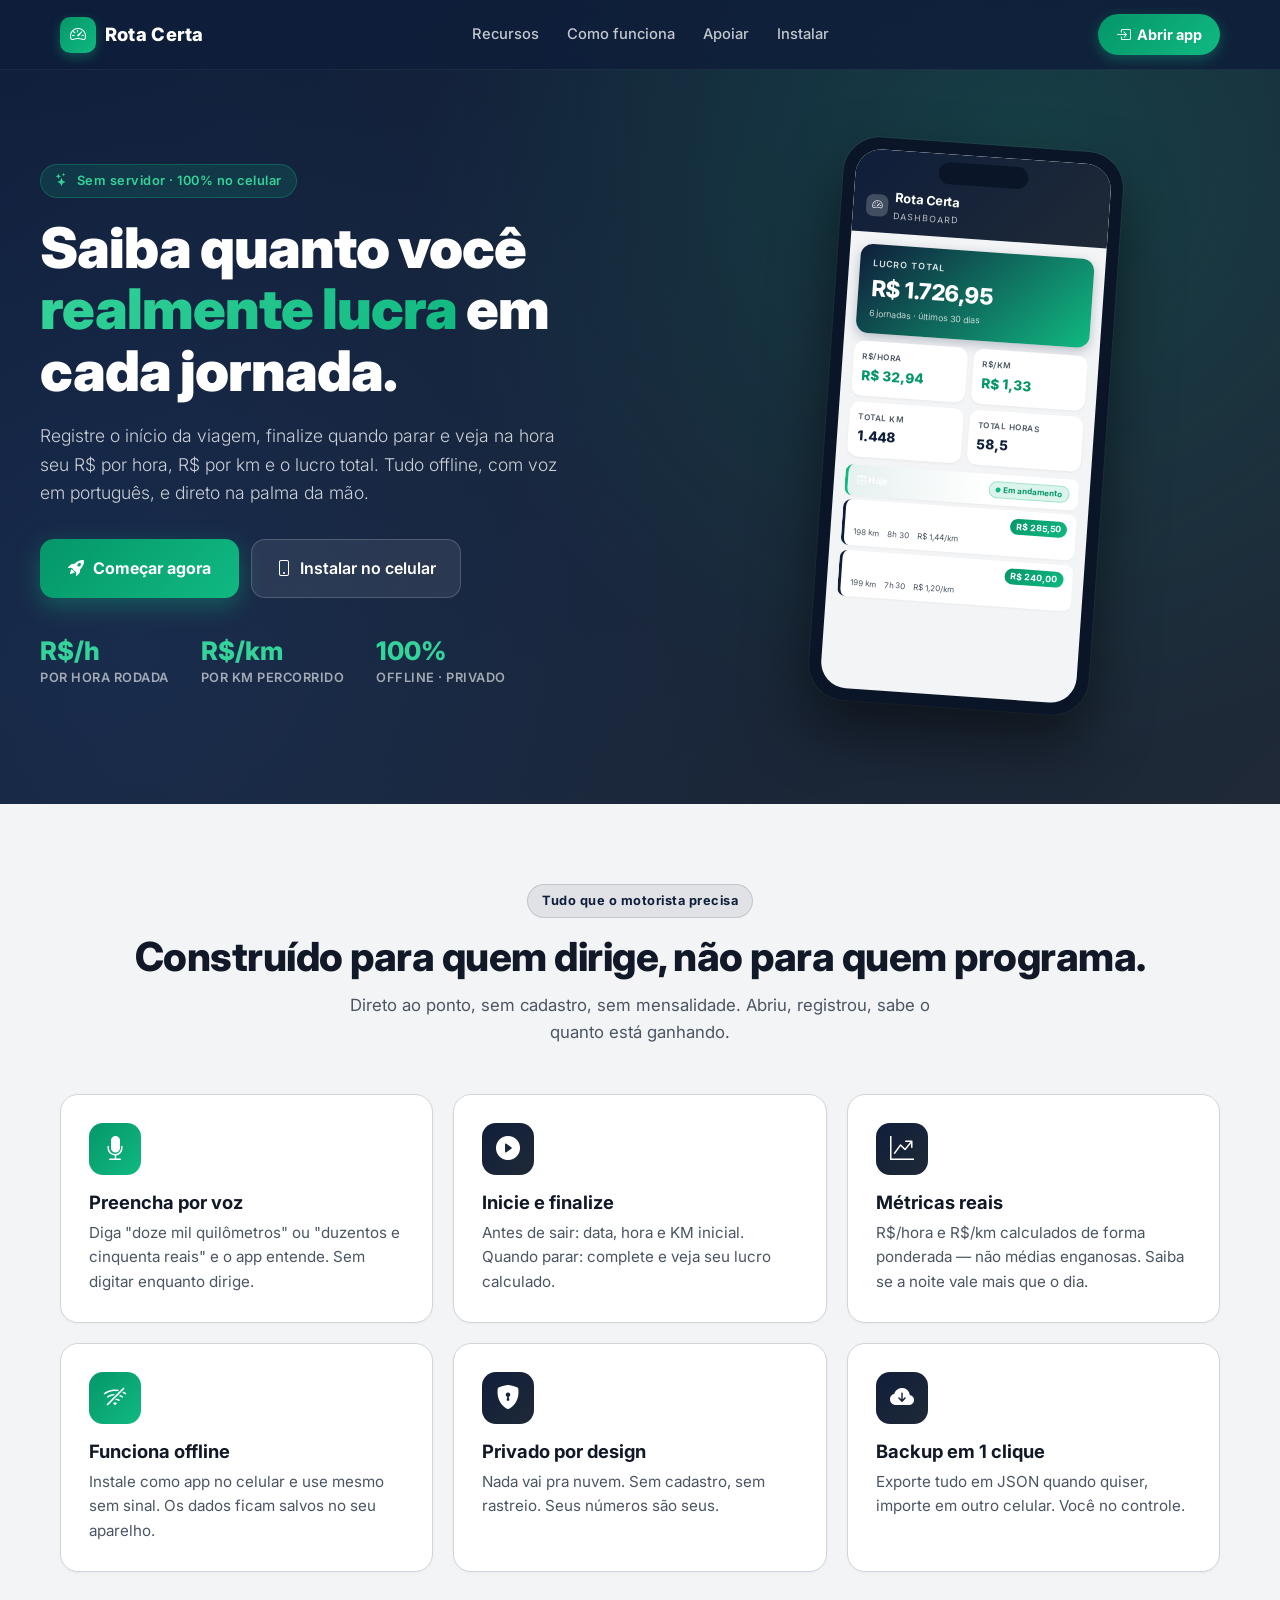
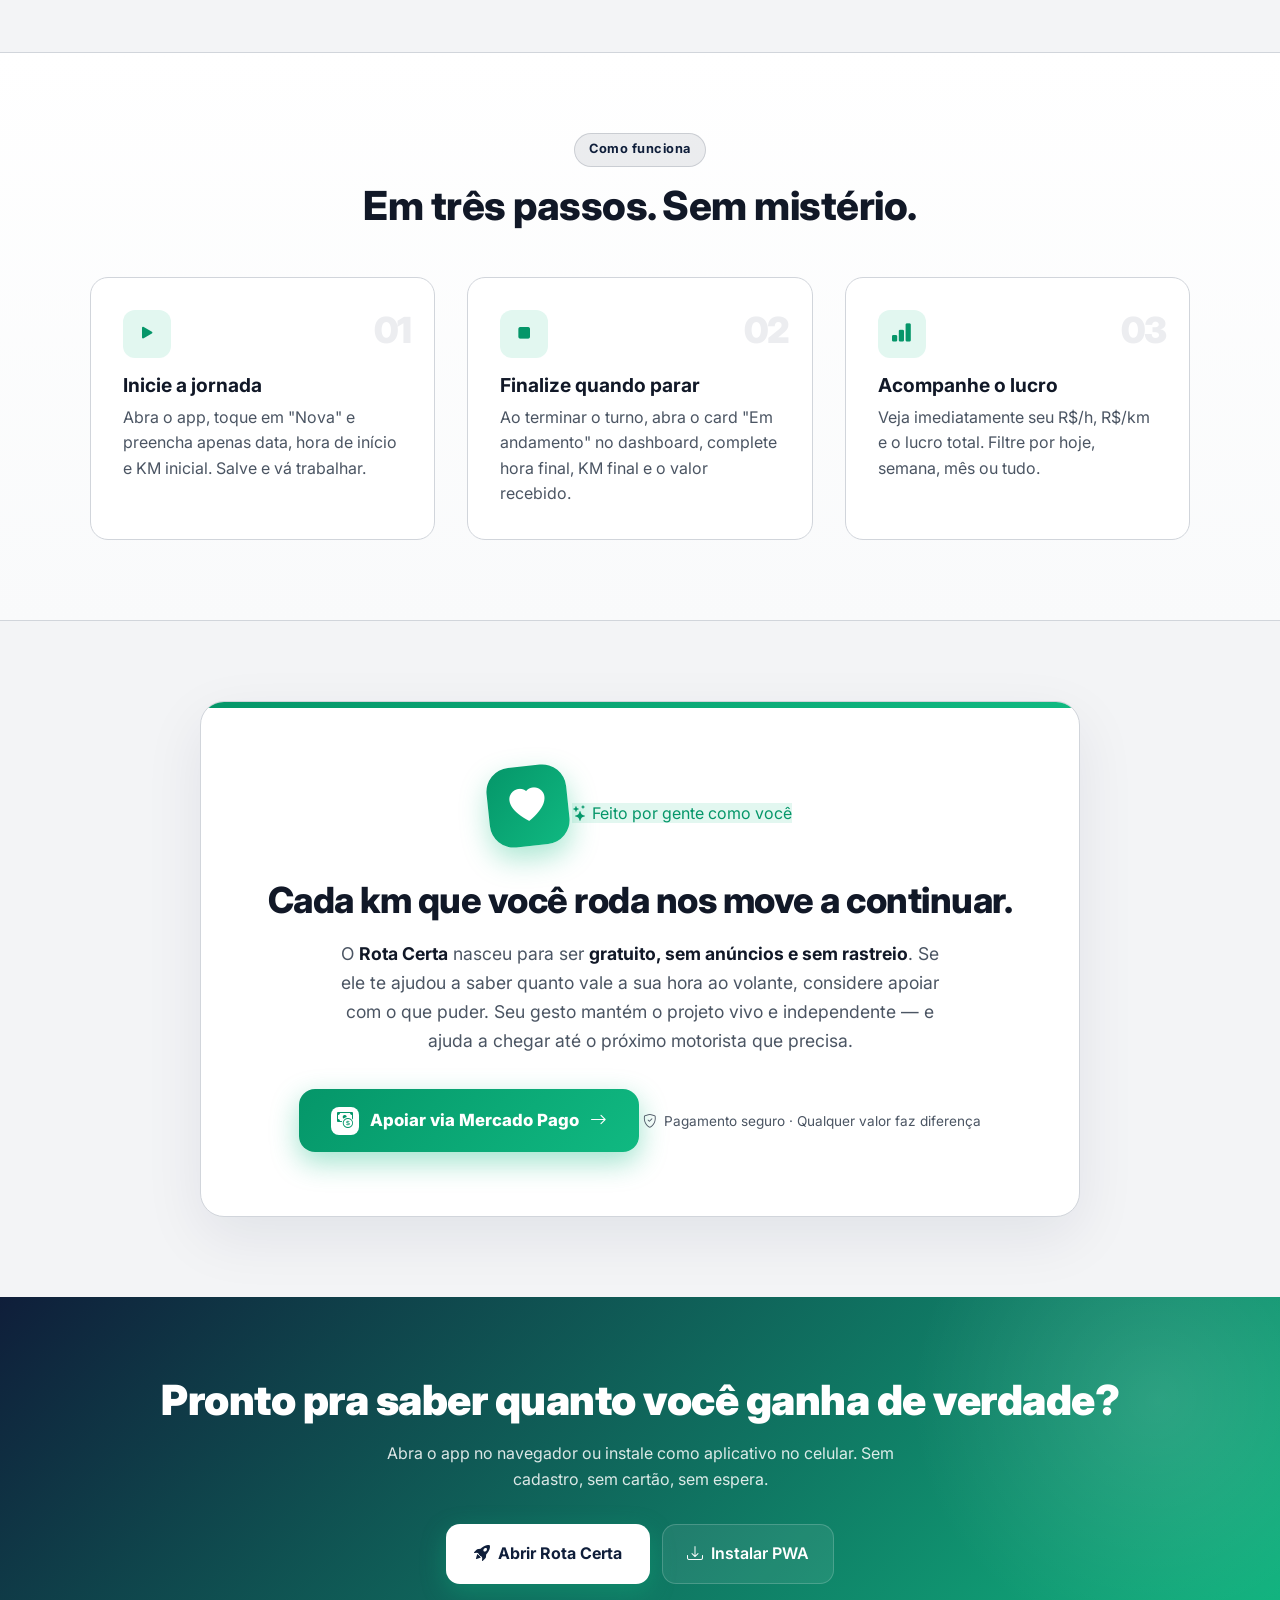
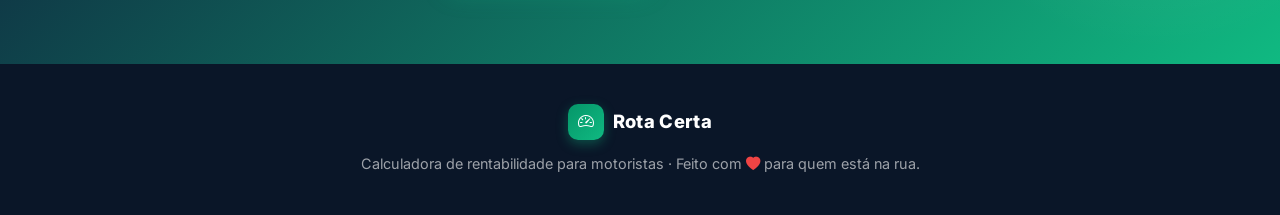
==== index.html @ 659dfd04 "Rota Certa: app standalone, PWA instalavel e landing page - App single-file (app.html) com CRUD, voz" ====
<!doctype html>
<html lang="pt-br">
<head>
<meta charset="utf-8">
<meta name="viewport" content="width=device-width, initial-scale=1, viewport-fit=cover">
<meta name="theme-color" content="#0f1e3a">
<title>Rota Certa · Sua jornada lucrativa começa aqui</title>
<meta name="description" content="Calcule a rentabilidade real das suas jornadas. Descubra quanto ganha por hora, por km e onde está o seu lucro.">

<link href="https://cdn.jsdelivr.net/npm/bootstrap@5.3.3/dist/css/bootstrap.min.css" rel="stylesheet">
<link href="https://cdn.jsdelivr.net/npm/bootstrap-icons@1.11.3/font/bootstrap-icons.css" rel="stylesheet">
<link rel="preconnect" href="https://fonts.googleapis.com">
<link rel="preconnect" href="https://fonts.gstatic.com" crossorigin>
<link href="https://fonts.googleapis.com/css2?family=Inter:wght@400;500;600;700;800;900&display=swap" rel="stylesheet">

<style>
:root {
    --primary: #0f1e3a;
    --primary-dark: #0a1628;
    --gray-dark: #1f2937;
    --gray: #374151;
    --gray-light: #6b7280;
    --accent: #10b981;
    --accent-dark: #059669;
    --accent-light: #34d399;
    --bg: #f3f4f6;
    --surface: #ffffff;
    --border: #d1d5db;
    --text: #111827;
    --text-muted: #4b5563;
    --gradient-primary: linear-gradient(135deg, #0f1e3a 0%, #1f2937 100%);
    --gradient-accent: linear-gradient(135deg, #059669 0%, #10b981 100%);
    --gradient-mix: linear-gradient(135deg, #0f1e3a 0%, #10b981 100%);
}

* { -webkit-tap-highlight-color: transparent; box-sizing: border-box; }
html { scroll-behavior: smooth; }
body {
    background: var(--bg);
    color: var(--text);
    font-family: 'Inter', -apple-system, BlinkMacSystemFont, "Segoe UI", Roboto, sans-serif;
    margin: 0;
    line-height: 1.6;
    overflow-x: hidden;
}

/* ─── NAV ─────────────────────────────────────────────────── */
.nav-wrap {
    position: fixed;
    top: 0; left: 0; right: 0;
    z-index: 100;
    background: rgba(15, 30, 58, .85);
    backdrop-filter: blur(12px);
    border-bottom: 1px solid rgba(255,255,255,.06);
}
.nav {
    max-width: 1200px;
    margin: 0 auto;
    padding: .9rem 1.25rem;
    display: flex; align-items: center; justify-content: space-between;
}
.logo {
    color: #fff;
    font-weight: 800;
    font-size: 1.15rem;
    text-decoration: none;
    display: inline-flex;
    align-items: center;
    gap: .55rem;
    letter-spacing: .3px;
}
.logo-mark {
    width: 36px; height: 36px;
    border-radius: 10px;
    background: var(--gradient-accent);
    display: inline-flex; align-items: center; justify-content: center;
    color: #fff;
    font-size: 1rem;
    box-shadow: 0 4px 12px rgba(16, 185, 129, .35);
}
.nav-links { display: none; gap: 1.75rem; }
.nav-links a {
    color: rgba(255,255,255,.75);
    text-decoration: none;
    font-weight: 500;
    font-size: .92rem;
    transition: color .15s ease;
}
.nav-links a:hover { color: #fff; }
.btn-cta {
    background: var(--gradient-accent);
    color: #fff;
    border: 0;
    border-radius: 999px;
    padding: .55rem 1.15rem;
    font-weight: 700;
    font-size: .9rem;
    text-decoration: none;
    box-shadow: 0 4px 14px rgba(16, 185, 129, .35);
    transition: transform .15s ease, box-shadow .15s ease;
    display: inline-flex; align-items: center; gap: .4rem;
}
.btn-cta:hover { transform: translateY(-1px); box-shadow: 0 6px 18px rgba(16, 185, 129, .45); color: #fff; }
@media (min-width: 900px) {
    .nav-links { display: flex; }
}

/* ─── HERO ────────────────────────────────────────────────── */
.hero {
    background: var(--gradient-primary);
    color: #fff;
    padding: 7rem 1.25rem 4rem;
    position: relative;
    overflow: hidden;
}
.hero::before {
    content: '';
    position: absolute;
    inset: 0;
    background:
        radial-gradient(circle at 80% 20%, rgba(16,185,129,.18) 0%, transparent 50%),
        radial-gradient(circle at 10% 80%, rgba(59,130,246,.10) 0%, transparent 50%);
    pointer-events: none;
}
.hero-grid {
    max-width: 1200px;
    margin: 0 auto;
    display: grid;
    grid-template-columns: 1fr;
    gap: 3rem;
    align-items: center;
    position: relative;
    z-index: 1;
}
.eyebrow {
    display: inline-flex;
    align-items: center;
    gap: .5rem;
    background: rgba(16, 185, 129, .15);
    color: var(--accent-light);
    padding: .35rem .9rem;
    border-radius: 999px;
    font-size: .8rem;
    font-weight: 600;
    letter-spacing: .5px;
    border: 1px solid rgba(16, 185, 129, .3);
    margin-bottom: 1.25rem;
}
.hero h1 {
    font-size: 2.5rem;
    font-weight: 900;
    line-height: 1.1;
    letter-spacing: -1px;
    margin: 0 0 1.25rem;
}
.hero h1 .grad {
    background: linear-gradient(135deg, #34d399 0%, #10b981 100%);
    -webkit-background-clip: text;
    background-clip: text;
    color: transparent;
}
.hero p.lead {
    font-size: 1.1rem;
    color: rgba(255,255,255,.78);
    max-width: 540px;
    margin: 0 0 2rem;
}
.hero-ctas { display: flex; gap: .75rem; flex-wrap: wrap; }
.btn-hero-primary {
    background: var(--gradient-accent);
    color: #fff;
    border: 0;
    border-radius: 14px;
    padding: 1rem 1.75rem;
    font-weight: 700;
    font-size: 1rem;
    text-decoration: none;
    box-shadow: 0 8px 24px rgba(16, 185, 129, .35);
    transition: transform .15s ease, box-shadow .15s ease;
    display: inline-flex; align-items: center; gap: .55rem;
}
.btn-hero-primary:hover { transform: translateY(-2px); box-shadow: 0 12px 28px rgba(16, 185, 129, .45); color: #fff; }
.btn-hero-secondary {
    background: rgba(255,255,255,.08);
    color: #fff;
    border: 1.5px solid rgba(255,255,255,.18);
    border-radius: 14px;
    padding: 1rem 1.5rem;
    font-weight: 600;
    font-size: 1rem;
    text-decoration: none;
    transition: background .15s ease, border-color .15s ease;
    display: inline-flex; align-items: center; gap: .5rem;
}
.btn-hero-secondary:hover { background: rgba(255,255,255,.14); border-color: rgba(255,255,255,.3); color: #fff; }
.hero-stats {
    display: flex;
    gap: 2rem;
    margin-top: 2.5rem;
    flex-wrap: wrap;
}
.hero-stats .stat .num {
    font-size: 1.6rem;
    font-weight: 800;
    color: var(--accent-light);
    line-height: 1;
}
.hero-stats .stat .label {
    font-size: .8rem;
    color: rgba(255,255,255,.6);
    margin-top: .25rem;
    letter-spacing: .5px;
    text-transform: uppercase;
    font-weight: 600;
}

/* Mockup do celular */
.phone {
    width: 280px;
    margin: 0 auto;
    background: #0a1628;
    border-radius: 36px;
    padding: 12px;
    box-shadow: 0 30px 60px rgba(0,0,0,.5), 0 0 0 1px rgba(255,255,255,.05);
    transform: rotate(-3deg);
    transition: transform .4s ease;
}
.phone:hover { transform: rotate(0deg); }
.phone-screen {
    background: #f3f4f6;
    border-radius: 26px;
    overflow: hidden;
    aspect-ratio: 9 / 19;
    position: relative;
}
.phone-notch {
    position: absolute;
    top: 8px; left: 50%;
    transform: translateX(-50%);
    width: 90px; height: 22px;
    background: #0a1628;
    border-radius: 999px;
    z-index: 5;
}
.mockbar {
    background: var(--gradient-primary);
    color: #fff;
    padding: 2.4rem .8rem .65rem;
    display: flex; align-items: center; gap: .4rem;
}
.mockbar-dot {
    width: 22px; height: 22px;
    border-radius: 7px;
    background: rgba(255,255,255,.2);
    display: inline-flex; align-items: center; justify-content: center;
    font-size: .65rem;
}
.mockbar-text { font-weight: 700; font-size: .8rem; }
.mockbar-sub { font-size: .55rem; opacity: .7; letter-spacing: 1px; text-transform: uppercase; }
.mock-content { padding: .7rem; }
.mock-hero {
    background: var(--gradient-mix);
    color: #fff;
    border-radius: 12px;
    padding: .8rem;
    box-shadow: 0 4px 12px rgba(15,30,58,.25);
}
.mock-hero .mh-label { font-size: .55rem; text-transform: uppercase; letter-spacing: 1px; opacity: .85; font-weight: 600; }
.mock-hero .mh-value { font-size: 1.4rem; font-weight: 800; letter-spacing: -.5px; }
.mock-hero .mh-meta { font-size: .55rem; opacity: .75; }
.mock-grid {
    display: grid;
    grid-template-columns: 1fr 1fr;
    gap: .4rem;
    margin-top: .5rem;
}
.mock-card {
    background: #fff;
    border-radius: 10px;
    padding: .55rem;
    box-shadow: 0 1px 3px rgba(0,0,0,.05);
}
.mock-card .mc-label {
    font-size: .5rem;
    text-transform: uppercase;
    letter-spacing: .5px;
    color: var(--text-muted);
    font-weight: 600;
}
.mock-card .mc-value {
    font-size: .85rem;
    font-weight: 800;
    color: var(--accent-dark);
    margin-top: .15rem;
}
.mock-card.primary .mc-value { color: var(--primary); }
.mock-pill {
    display: inline-flex;
    align-items: center;
    gap: .2rem;
    background: rgba(16, 185, 129, .12);
    color: var(--accent-dark);
    border-radius: 6px;
    padding: 2px 5px;
    font-size: .55rem;
    font-weight: 700;
    margin-bottom: .25rem;
}
.mock-list { margin-top: .5rem; display: flex; flex-direction: column; gap: .3rem; }
.mock-item {
    background: #fff;
    border-left: 3px solid var(--primary);
    border-radius: 8px;
    padding: .45rem .55rem;
    box-shadow: 0 1px 2px rgba(0,0,0,.04);
}
.mock-item.pending { border-left-color: var(--accent); background: linear-gradient(90deg, rgba(16,185,129,.06), #fff 60%); }
.mock-item-row { display: flex; justify-content: space-between; align-items: center; }
.mock-item-date { font-size: .55rem; font-weight: 700; }
.mock-item-amount {
    background: var(--gradient-accent);
    color: #fff;
    border-radius: 999px;
    padding: 1px 6px;
    font-size: .55rem;
    font-weight: 700;
}
.mock-item-pending {
    background: rgba(16, 185, 129, .15);
    color: var(--accent-dark);
    border-radius: 999px;
    padding: 1px 6px;
    font-size: .5rem;
    font-weight: 700;
    border: 1px solid rgba(16, 185, 129, .3);
    display: inline-flex;
    align-items: center;
    gap: 3px;
}
.mock-dot {
    width: 5px; height: 5px;
    background: var(--accent);
    border-radius: 50%;
    box-shadow: 0 0 0 0 rgba(16, 185, 129, .6);
    animation: pulse 1.6s infinite;
}
@keyframes pulse {
    0%   { box-shadow: 0 0 0 0 rgba(16, 185, 129, .6); }
    70%  { box-shadow: 0 0 0 5px rgba(16, 185, 129, 0); }
}
.mock-item-stats {
    display: flex; gap: .5rem;
    font-size: .5rem;
    color: var(--text-muted);
    margin-top: .15rem;
}

@media (min-width: 900px) {
    .hero { padding: 9rem 2rem 6rem; }
    .hero-grid { grid-template-columns: 1.1fr 1fr; }
    .hero h1 { font-size: 3.5rem; }
    .phone { transform: rotate(4deg); }
}

/* ─── FEATURES ────────────────────────────────────────────── */
.section {
    padding: 5rem 1.25rem;
    max-width: 1200px;
    margin: 0 auto;
}
.section-head { text-align: center; margin-bottom: 3rem; }
.section-head .eyebrow-light {
    background: rgba(15, 30, 58, .08);
    color: var(--primary);
    border: 1px solid rgba(15, 30, 58, .15);
    padding: .35rem .9rem;
    border-radius: 999px;
    font-size: .8rem;
    font-weight: 700;
    letter-spacing: .5px;
    display: inline-block;
    margin-bottom: 1rem;
}
.section-head h2 {
    font-size: 2rem;
    font-weight: 800;
    line-height: 1.15;
    letter-spacing: -.5px;
    margin: 0 0 .75rem;
}
.section-head p {
    font-size: 1.05rem;
    color: var(--text-muted);
    max-width: 620px;
    margin: 0 auto;
}
@media (min-width: 768px) {
    .section-head h2 { font-size: 2.5rem; }
}

.features {
    display: grid;
    grid-template-columns: 1fr;
    gap: 1.25rem;
}
.feature {
    background: #fff;
    border-radius: 18px;
    padding: 1.75rem;
    box-shadow: 0 1px 3px rgba(15, 30, 58, .04);
    transition: transform .2s ease, box-shadow .2s ease;
    border: 1px solid var(--border);
}
.feature:hover { transform: translateY(-4px); box-shadow: 0 12px 30px rgba(15, 30, 58, .1); }
.feature-icon {
    width: 52px; height: 52px;
    border-radius: 14px;
    display: inline-flex; align-items: center; justify-content: center;
    font-size: 1.5rem;
    color: #fff;
    margin-bottom: 1rem;
    background: var(--gradient-primary);
}
.feature.accent .feature-icon { background: var(--gradient-accent); }
.feature h3 {
    font-size: 1.15rem;
    font-weight: 700;
    margin: 0 0 .5rem;
    color: var(--text);
}
.feature p { color: var(--text-muted); margin: 0; font-size: .95rem; }
@media (min-width: 700px)  { .features { grid-template-columns: 1fr 1fr; } }
@media (min-width: 1000px) { .features { grid-template-columns: repeat(3, 1fr); } }

/* ─── COMO FUNCIONA ───────────────────────────────────────── */
.steps {
    background: linear-gradient(180deg, #fff 0%, #f9fafb 100%);
    padding: 5rem 1.25rem;
    border-top: 1px solid var(--border);
    border-bottom: 1px solid var(--border);
}
.steps-grid {
    max-width: 1100px;
    margin: 0 auto;
    display: grid;
    grid-template-columns: 1fr;
    gap: 2rem;
    counter-reset: step;
}
.step {
    background: #fff;
    border-radius: 18px;
    padding: 2rem;
    border: 1px solid var(--border);
    position: relative;
    counter-increment: step;
}
.step::before {
    content: counter(step, decimal-leading-zero);
    position: absolute;
    top: 1.5rem; right: 1.5rem;
    font-size: 2.25rem;
    font-weight: 900;
    color: rgba(15, 30, 58, .08);
    letter-spacing: -2px;
}
.step .step-icon {
    width: 48px; height: 48px;
    border-radius: 12px;
    background: rgba(16, 185, 129, .12);
    color: var(--accent-dark);
    display: inline-flex; align-items: center; justify-content: center;
    font-size: 1.3rem;
    margin-bottom: 1rem;
}
.step h3 { font-size: 1.2rem; font-weight: 700; margin: 0 0 .5rem; }
.step p { color: var(--text-muted); margin: 0; }
@media (min-width: 800px) { .steps-grid { grid-template-columns: repeat(3, 1fr); } }

/* ─── APOIE ───────────────────────────────────────────────── */
.support {
    padding: 5rem 1.25rem;
    background: var(--bg);
}
.support-card {
    max-width: 880px;
    margin: 0 auto;
    background: #fff;
    border-radius: 24px;
    padding: 3rem 2rem;
    text-align: center;
    box-shadow: 0 20px 60px rgba(15, 30, 58, .08);
    border: 1px solid var(--border);
    position: relative;
    overflow: hidden;
}
.support-card::before {
    content: '';
    position: absolute;
    top: 0; left: 0; right: 0;
    height: 6px;
    background: var(--gradient-accent);
}
.support-icon {
    width: 80px; height: 80px;
    margin: 0 auto 1.5rem;
    border-radius: 24px;
    background: var(--gradient-accent);
    display: inline-flex; align-items: center; justify-content: center;
    color: #fff;
    font-size: 2.2rem;
    box-shadow: 0 12px 28px rgba(16, 185, 129, .35);
    transform: rotate(-6deg);
    transition: transform .3s ease;
}
.support-card:hover .support-icon { transform: rotate(0deg) scale(1.05); }
.support-card .eyebrow-light {
    background: rgba(16, 185, 129, .12);
    color: var(--accent-dark);
    border-color: rgba(16, 185, 129, .3);
}
.support-card h2 {
    font-size: 1.75rem;
    font-weight: 800;
    line-height: 1.25;
    margin: .5rem 0 1rem;
    letter-spacing: -.5px;
}
.support-card .quote {
    font-size: 1.1rem;
    color: var(--text-muted);
    max-width: 600px;
    margin: 0 auto 2rem;
    line-height: 1.65;
}
.support-card .quote strong { color: var(--text); }
.btn-support {
    background: var(--gradient-accent);
    color: #fff;
    border: 0;
    border-radius: 16px;
    padding: 1.1rem 2rem;
    font-weight: 800;
    font-size: 1.05rem;
    text-decoration: none;
    box-shadow: 0 10px 28px rgba(16, 185, 129, .4);
    display: inline-flex; align-items: center; gap: .7rem;
    transition: transform .15s ease, box-shadow .15s ease;
}
.btn-support:hover {
    transform: translateY(-2px);
    box-shadow: 0 14px 34px rgba(16, 185, 129, .5);
    color: #fff;
}
.btn-support .mp-logo {
    background: #fff;
    color: var(--accent-dark);
    width: 28px; height: 28px;
    border-radius: 8px;
    display: inline-flex; align-items: center; justify-content: center;
    font-size: 1rem;
}
.support-note {
    margin-top: 1.5rem;
    font-size: .85rem;
    color: var(--text-muted);
    display: inline-flex;
    align-items: center;
    gap: .4rem;
}
@media (min-width: 768px) {
    .support-card { padding: 4rem 3rem; }
    .support-card h2 { font-size: 2.25rem; }
}

/* ─── CTA FINAL ───────────────────────────────────────────── */
.cta-final {
    background: var(--gradient-mix);
    color: #fff;
    padding: 5rem 1.25rem;
    text-align: center;
    position: relative;
    overflow: hidden;
}
.cta-final::after {
    content: '';
    position: absolute;
    top: -40%; right: -10%;
    width: 500px; height: 500px;
    border-radius: 50%;
    background: radial-gradient(circle, rgba(255,255,255,.12) 0%, transparent 70%);
    pointer-events: none;
}
.cta-final h2 {
    font-size: 2rem;
    font-weight: 900;
    line-height: 1.15;
    letter-spacing: -.5px;
    margin: 0 0 1rem;
    position: relative;
}
.cta-final p { color: rgba(255,255,255,.85); max-width: 560px; margin: 0 auto 2rem; position: relative; }
.cta-final .btn-hero-primary { background: #fff; color: var(--primary); }
.cta-final .btn-hero-primary:hover { background: #f3f4f6; color: var(--primary); }
@media (min-width: 768px) { .cta-final h2 { font-size: 2.6rem; } }

/* ─── FOOTER ──────────────────────────────────────────────── */
footer {
    background: var(--primary-dark);
    color: rgba(255,255,255,.6);
    padding: 2.5rem 1.25rem;
    text-align: center;
    font-size: .9rem;
}
footer .logo { color: #fff; margin-bottom: .75rem; display: inline-flex; }
footer a { color: var(--accent-light); text-decoration: none; }
footer a:hover { color: #fff; }
</style>
</head>
<body>

<!-- Nav -->
<div class="nav-wrap">
    <nav class="nav">
        <a href="#" class="logo">
            <span class="logo-mark"><i class="bi bi-speedometer2"></i></span>
            Rota Certa
        </a>
        <div class="nav-links">
            <a href="#features">Recursos</a>
            <a href="#como-funciona">Como funciona</a>
            <a href="#apoiar">Apoiar</a>
            <a href="#instalar">Instalar</a>
        </div>
        <a href="app.html" class="btn-cta">
            <i class="bi bi-box-arrow-in-right"></i> Abrir app
        </a>
    </nav>
</div>

<!-- Hero -->
<section class="hero">
    <div class="hero-grid">
        <div>
            <span class="eyebrow"><i class="bi bi-stars"></i> Sem servidor · 100% no celular</span>
            <h1>Saiba quanto você <span class="grad">realmente lucra</span> em cada jornada.</h1>
            <p class="lead">
                Registre o início da viagem, finalize quando parar e veja na hora seu R$ por hora,
                R$ por km e o lucro total. Tudo offline, com voz em português, e direto na palma da mão.
            </p>
            <div class="hero-ctas">
                <a href="app.html" class="btn-hero-primary">
                    <i class="bi bi-rocket-takeoff-fill"></i> Começar agora
                </a>
                <a href="#instalar" class="btn-hero-secondary">
                    <i class="bi bi-phone"></i> Instalar no celular
                </a>
            </div>
            <div class="hero-stats">
                <div class="stat">
                    <div class="num">R$/h</div>
                    <div class="label">Por hora rodada</div>
                </div>
                <div class="stat">
                    <div class="num">R$/km</div>
                    <div class="label">Por km percorrido</div>
                </div>
                <div class="stat">
                    <div class="num">100%</div>
                    <div class="label">Offline · Privado</div>
                </div>
            </div>
        </div>

        <!-- Mockup do celular -->
        <div>
            <div class="phone">
                <div class="phone-screen">
                    <div class="phone-notch"></div>
                    <div class="mockbar">
                        <span class="mockbar-dot"><i class="bi bi-speedometer2"></i></span>
                        <div>
                            <div class="mockbar-text">Rota Certa</div>
                            <div class="mockbar-sub">Dashboard</div>
                        </div>
                    </div>
                    <div class="mock-content">
                        <div class="mock-hero">
                            <div class="mh-label">Lucro total</div>
                            <div class="mh-value">R$ 1.726,95</div>
                            <div class="mh-meta">6 jornadas · últimos 30 dias</div>
                        </div>
                        <div class="mock-grid">
                            <div class="mock-card"><div class="mc-label">R$/hora</div><div class="mc-value">R$ 32,94</div></div>
                            <div class="mock-card"><div class="mc-label">R$/km</div><div class="mc-value">R$ 1,33</div></div>
                            <div class="mock-card primary"><div class="mc-label">Total km</div><div class="mc-value">1.448</div></div>
                            <div class="mock-card primary"><div class="mc-label">Total horas</div><div class="mc-value">58,5</div></div>
                        </div>
                        <div class="mock-list">
                            <div class="mock-item pending">
                                <div class="mock-item-row">
                                    <span class="mock-item-date"><i class="bi bi-calendar3"></i> Hoje</span>
                                    <span class="mock-item-pending"><span class="mock-dot"></span>Em andamento</span>
                                </div>
                            </div>
                            <div class="mock-item">
                                <div class="mock-item-row">
                                    <span class="mock-item-date">09/05</span>
                                    <span class="mock-item-amount">R$ 285,50</span>
                                </div>
                                <div class="mock-item-stats">
                                    <span>198 km</span><span>8h 30</span><span>R$ 1,44/km</span>
                                </div>
                            </div>
                            <div class="mock-item">
                                <div class="mock-item-row">
                                    <span class="mock-item-date">08/05</span>
                                    <span class="mock-item-amount">R$ 240,00</span>
                                </div>
                                <div class="mock-item-stats">
                                    <span>199 km</span><span>7h 30</span><span>R$ 1,20/km</span>
                                </div>
                            </div>
                        </div>
                    </div>
                </div>
            </div>
        </div>
    </div>
</section>

<!-- Features -->
<section class="section" id="features">
    <div class="section-head">
        <span class="eyebrow-light">Tudo que o motorista precisa</span>
        <h2>Construído para quem dirige, não para quem programa.</h2>
        <p>Direto ao ponto, sem cadastro, sem mensalidade. Abriu, registrou, sabe o quanto está ganhando.</p>
    </div>

    <div class="features">
        <div class="feature accent">
            <div class="feature-icon"><i class="bi bi-mic-fill"></i></div>
            <h3>Preencha por voz</h3>
            <p>Diga "doze mil quilômetros" ou "duzentos e cinquenta reais" e o app entende. Sem digitar enquanto dirige.</p>
        </div>
        <div class="feature">
            <div class="feature-icon"><i class="bi bi-play-circle-fill"></i></div>
            <h3>Inicie e finalize</h3>
            <p>Antes de sair: data, hora e KM inicial. Quando parar: complete e veja seu lucro calculado.</p>
        </div>
        <div class="feature">
            <div class="feature-icon"><i class="bi bi-graph-up-arrow"></i></div>
            <h3>Métricas reais</h3>
            <p>R$/hora e R$/km calculados de forma ponderada — não médias enganosas. Saiba se a noite vale mais que o dia.</p>
        </div>
        <div class="feature accent">
            <div class="feature-icon"><i class="bi bi-wifi-off"></i></div>
            <h3>Funciona offline</h3>
            <p>Instale como app no celular e use mesmo sem sinal. Os dados ficam salvos no seu aparelho.</p>
        </div>
        <div class="feature">
            <div class="feature-icon"><i class="bi bi-shield-lock-fill"></i></div>
            <h3>Privado por design</h3>
            <p>Nada vai pra nuvem. Sem cadastro, sem rastreio. Seus números são seus.</p>
        </div>
        <div class="feature">
            <div class="feature-icon"><i class="bi bi-cloud-arrow-down-fill"></i></div>
            <h3>Backup em 1 clique</h3>
            <p>Exporte tudo em JSON quando quiser, importe em outro celular. Você no controle.</p>
        </div>
    </div>
</section>

<!-- Como funciona -->
<section class="steps" id="como-funciona">
    <div class="section-head">
        <span class="eyebrow-light">Como funciona</span>
        <h2>Em três passos. Sem mistério.</h2>
    </div>
    <div class="steps-grid">
        <div class="step">
            <div class="step-icon"><i class="bi bi-play-fill"></i></div>
            <h3>Inicie a jornada</h3>
            <p>Abra o app, toque em "Nova" e preencha apenas data, hora de início e KM inicial. Salve e vá trabalhar.</p>
        </div>
        <div class="step">
            <div class="step-icon"><i class="bi bi-stop-fill"></i></div>
            <h3>Finalize quando parar</h3>
            <p>Ao terminar o turno, abra o card "Em andamento" no dashboard, complete hora final, KM final e o valor recebido.</p>
        </div>
        <div class="step">
            <div class="step-icon"><i class="bi bi-bar-chart-fill"></i></div>
            <h3>Acompanhe o lucro</h3>
            <p>Veja imediatamente seu R$/h, R$/km e o lucro total. Filtre por hoje, semana, mês ou tudo.</p>
        </div>
    </div>
</section>

<!-- Apoie o projeto -->
<section class="support" id="apoiar">
    <div class="support-card">
        <div class="support-icon"><i class="bi bi-heart-fill"></i></div>
        <span class="eyebrow-light"><i class="bi bi-stars"></i> Feito por gente como você</span>
        <h2>Cada km que você roda nos move a continuar.</h2>
        <p class="quote">
            O <strong>Rota Certa</strong> nasceu para ser <strong>gratuito, sem anúncios e sem rastreio</strong>.
            Se ele te ajudou a saber quanto vale a sua hora ao volante, considere apoiar com o que puder.
            Seu gesto mantém o projeto vivo e independente — e ajuda a chegar até o próximo motorista que precisa.
        </p>
        <a href="https://mpago.la/2z5Uj6E" target="_blank" rel="noopener" class="btn-support">
            <span class="mp-logo"><i class="bi bi-cash-coin"></i></span>
            Apoiar via Mercado Pago
            <i class="bi bi-arrow-right"></i>
        </a>
        <div class="support-note">
            <i class="bi bi-shield-check"></i> Pagamento seguro · Qualquer valor faz diferença
        </div>
    </div>
</section>

<!-- CTA final -->
<section class="cta-final" id="instalar">
    <h2>Pronto pra saber quanto você ganha de verdade?</h2>
    <p>Abra o app no navegador ou instale como aplicativo no celular. Sem cadastro, sem cartão, sem espera.</p>
    <div class="hero-ctas" style="justify-content: center;">
        <a href="app.html" class="btn-hero-primary">
            <i class="bi bi-rocket-takeoff-fill"></i> Abrir Rota Certa
        </a>
        <a href="pwa/" class="btn-hero-secondary">
            <i class="bi bi-download"></i> Instalar PWA
        </a>
    </div>
</section>

<footer>
    <a href="#" class="logo">
        <span class="logo-mark"><i class="bi bi-speedometer2"></i></span>
        Rota Certa
    </a>
    <p style="margin: 0;">Calculadora de rentabilidade para motoristas · Feito com <i class="bi bi-heart-fill" style="color: #ef4444;"></i> para quem está na rua.</p>
</footer>

</body>
</html>
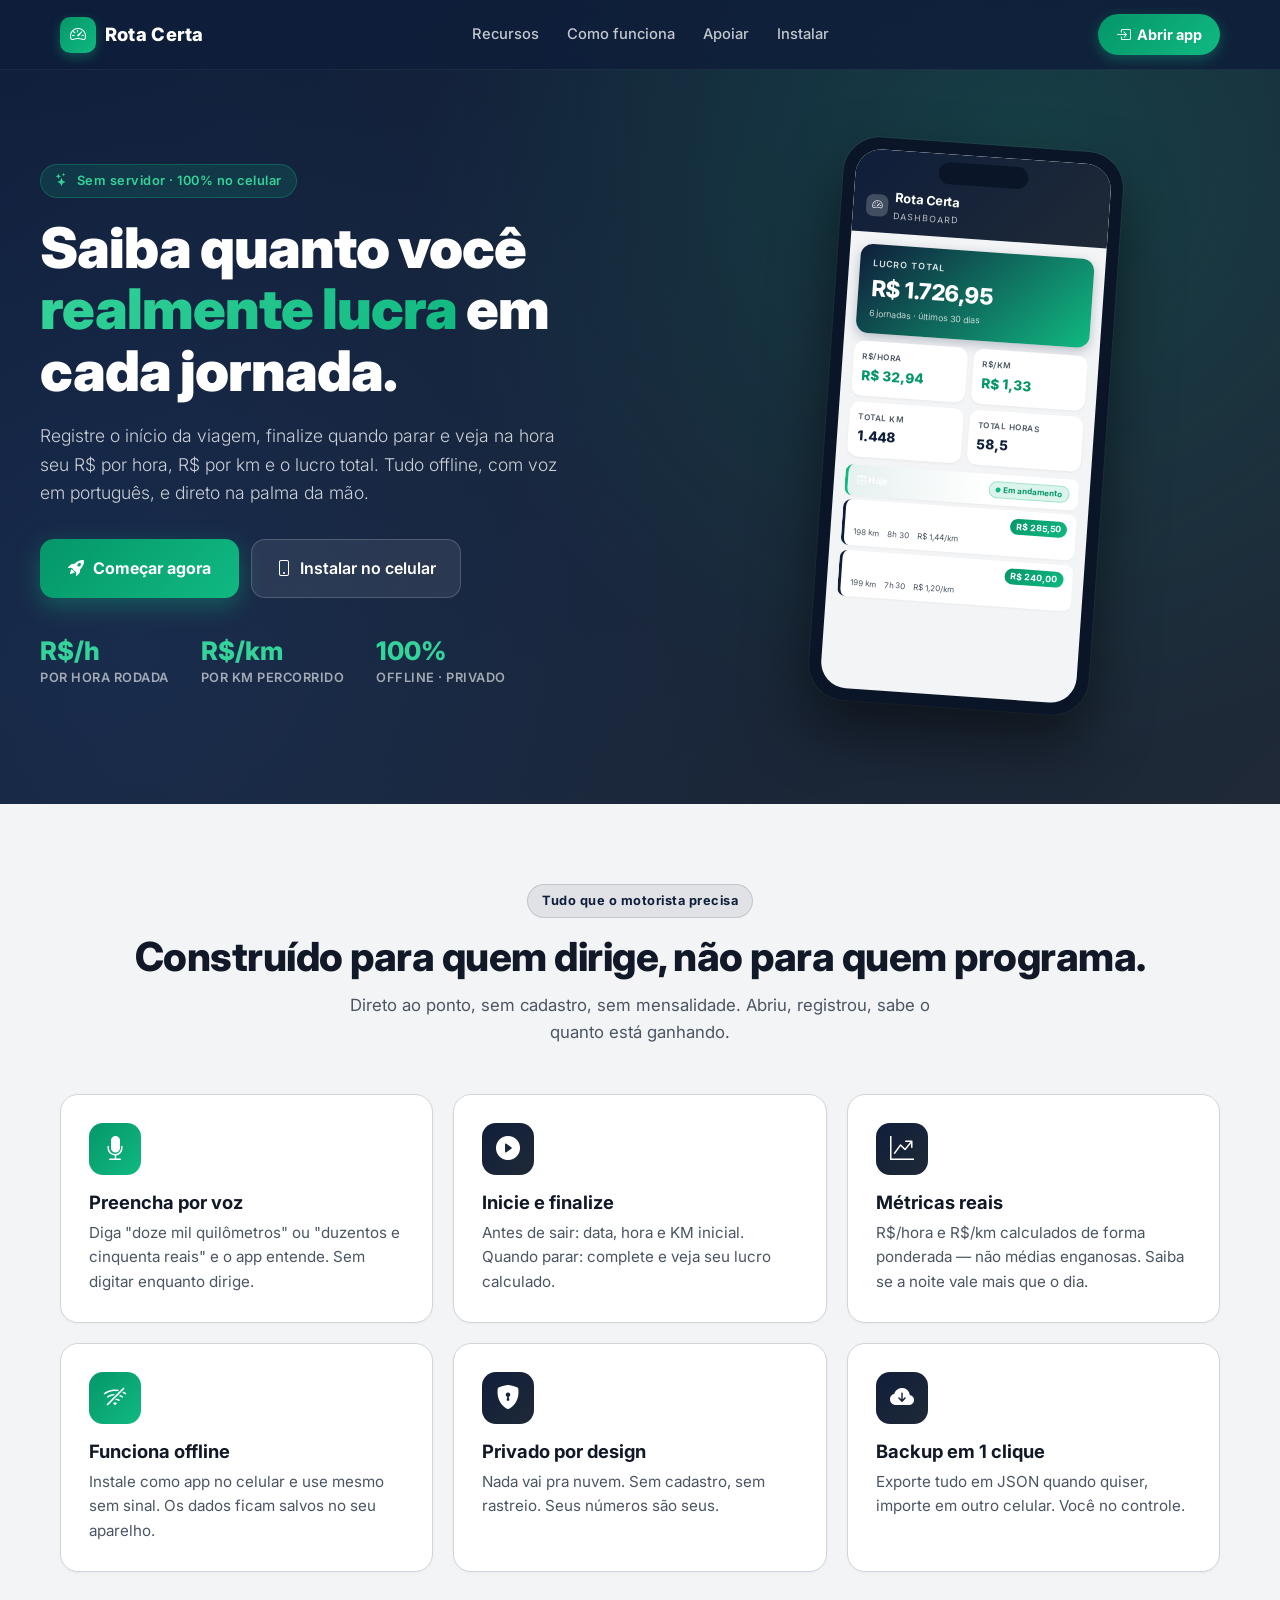
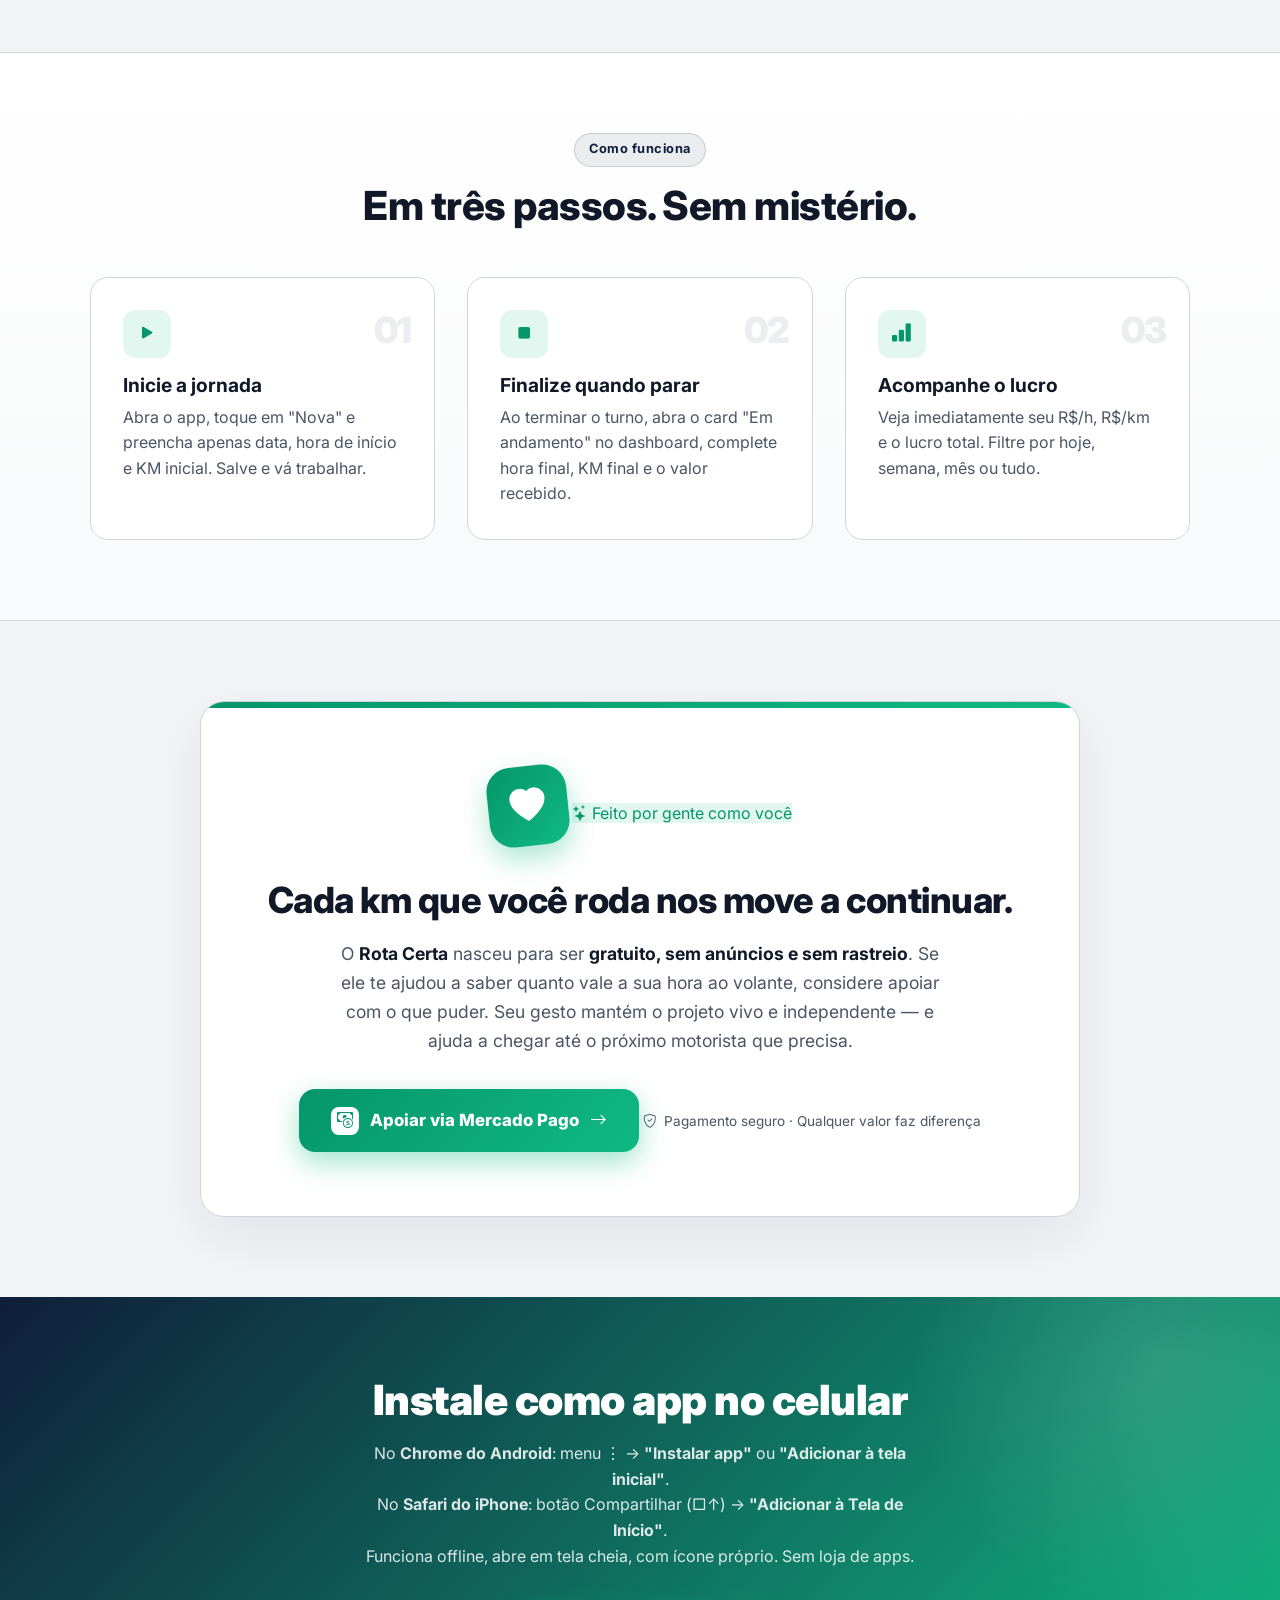
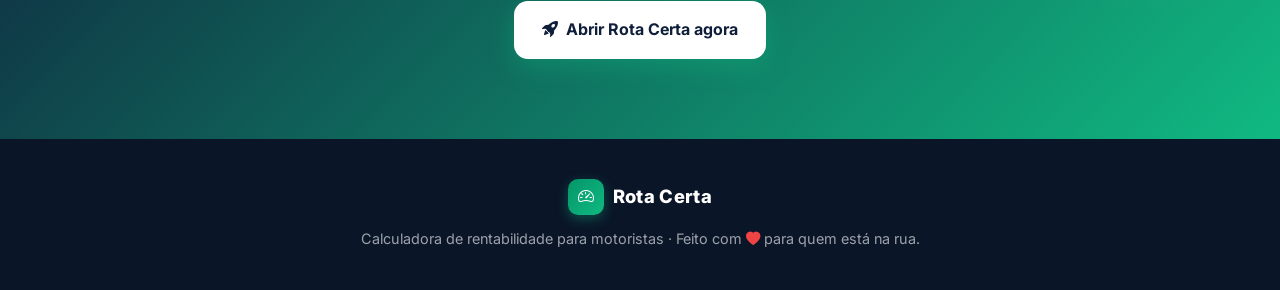
==== commit c1a2879b: "PWA migrado para a raiz - landing eh o novo entry point - Manifest, sw.js e icones agora na raiz (er" ====
--- a/index.html
+++ b/index.html
@@ -4,8 +4,15 @@
 <meta charset="utf-8">
 <meta name="viewport" content="width=device-width, initial-scale=1, viewport-fit=cover">
 <meta name="theme-color" content="#0f1e3a">
+<meta name="apple-mobile-web-app-capable" content="yes">
+<meta name="apple-mobile-web-app-status-bar-style" content="black-translucent">
+<meta name="apple-mobile-web-app-title" content="Rota Certa">
+<meta name="mobile-web-app-capable" content="yes">
 <title>Rota Certa · Sua jornada lucrativa começa aqui</title>
 <meta name="description" content="Calcule a rentabilidade real das suas jornadas. Descubra quanto ganha por hora, por km e onde está o seu lucro.">
+<link rel="manifest" href="manifest.webmanifest">
+<link rel="icon" type="image/svg+xml" href="icon.svg">
+<link rel="apple-touch-icon" href="icon-192.png">
 
 <link href="https://cdn.jsdelivr.net/npm/bootstrap@5.3.3/dist/css/bootstrap.min.css" rel="stylesheet">
 <link href="https://cdn.jsdelivr.net/npm/bootstrap-icons@1.11.3/font/bootstrap-icons.css" rel="stylesheet">
@@ -818,16 +825,17 @@
     </div>
 </section>
 
-<!-- CTA final -->
+<!-- CTA final / Como instalar -->
 <section class="cta-final" id="instalar">
-    <h2>Pronto pra saber quanto você ganha de verdade?</h2>
-    <p>Abra o app no navegador ou instale como aplicativo no celular. Sem cadastro, sem cartão, sem espera.</p>
+    <h2>Instale como app no celular</h2>
+    <p>
+        No <strong>Chrome do Android</strong>: menu ⋮ → <strong>"Instalar app"</strong> ou <strong>"Adicionar à tela inicial"</strong>.<br>
+        No <strong>Safari do iPhone</strong>: botão Compartilhar (□↑) → <strong>"Adicionar à Tela de Início"</strong>.<br>
+        Funciona offline, abre em tela cheia, com ícone próprio. Sem loja de apps.
+    </p>
     <div class="hero-ctas" style="justify-content: center;">
         <a href="app.html" class="btn-hero-primary">
-            <i class="bi bi-rocket-takeoff-fill"></i> Abrir Rota Certa
-        </a>
-        <a href="pwa/" class="btn-hero-secondary">
-            <i class="bi bi-download"></i> Instalar PWA
+            <i class="bi bi-rocket-takeoff-fill"></i> Abrir Rota Certa agora
         </a>
     </div>
 </section>
@@ -840,5 +848,12 @@
     <p style="margin: 0;">Calculadora de rentabilidade para motoristas · Feito com <i class="bi bi-heart-fill" style="color: #ef4444;"></i> para quem está na rua.</p>
 </footer>
 
+<script>
+if ('serviceWorker' in navigator) {
+    window.addEventListener('load', () => {
+        navigator.serviceWorker.register('sw.js').catch(err => console.warn('SW falhou:', err));
+    });
+}
+</script>
 </body>
 </html>
